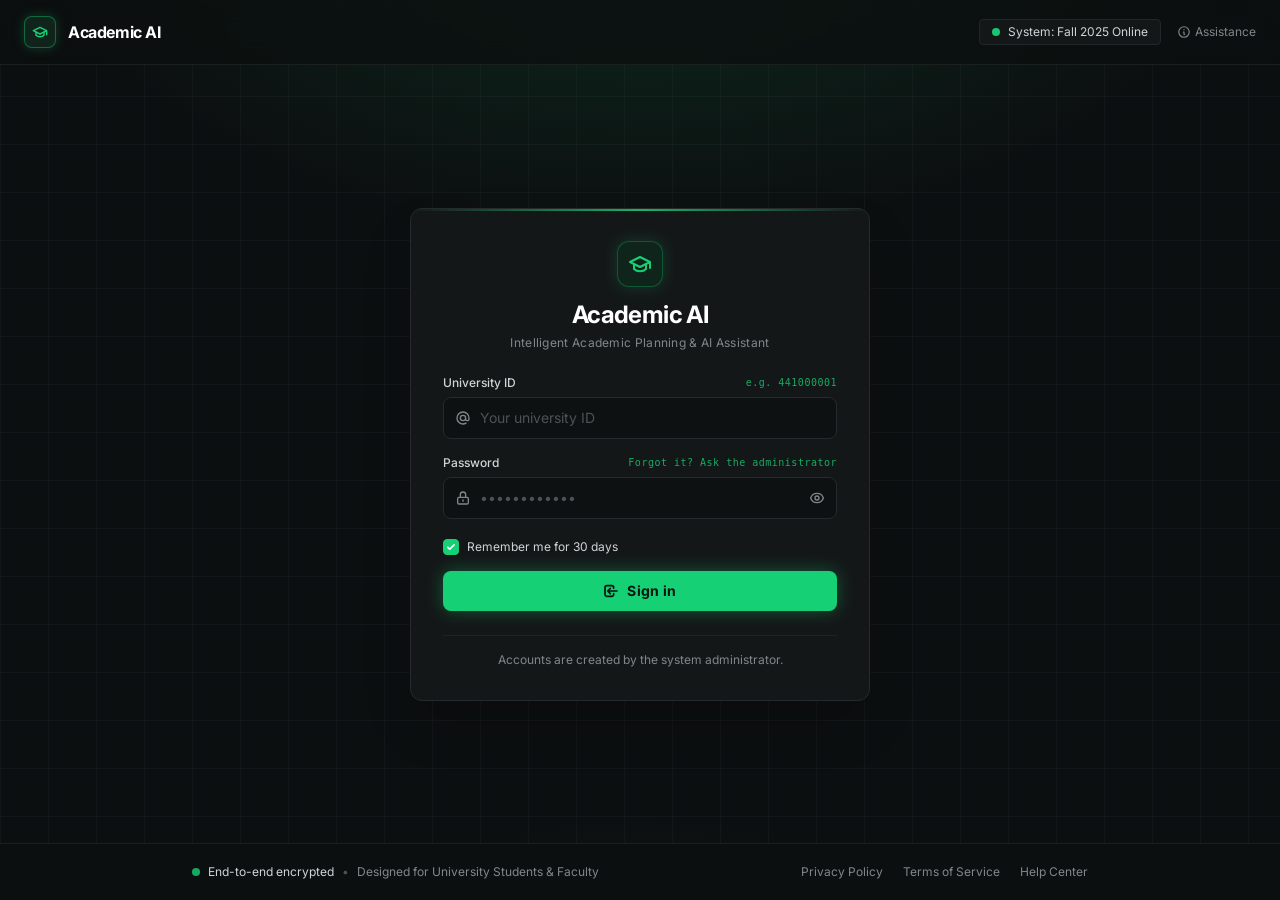
==== frontend/admin-page/index.html @ 3d841a7f "Add sign-in and role-based access for students, advisors and admins Accounts, sessions, saved chats " ====
<!DOCTYPE html>
<html lang="en">
<head>
  <meta charset="UTF-8">
  <meta name="viewport" content="width=device-width, initial-scale=1.0">
  <title>Academic AI - Admin Console</title>

  <!-- Google Fonts: Inter + JetBrains Mono -->
  <link rel="preconnect" href="https://fonts.googleapis.com">
  <link rel="preconnect" href="https://fonts.gstatic.com" crossorigin>
  <link rel="stylesheet" href="https://fonts.googleapis.com/css2?family=Inter:wght@300;400;500;600;700;800&amp;family=JetBrains+Mono:wght@400;500;600&amp;display=swap">

  <!-- Styles -->
  <link rel="stylesheet" href="style.css?v=2">
</head>

<body>

  <!-- ======================= Header ======================= -->
  <header class="header">
    <a class="brand" href="index.html" aria-label="Academic AI admin console">
      <div class="brand__logo">
        <svg fill="none" stroke="currentColor" stroke-linecap="round" stroke-linejoin="round" stroke-width="2.2" viewBox="0 0 24 24">
          <path d="M22 10v6M2 10l10-5 10 5-10 5z"></path>
          <path d="M6 12v5c3 3 9 3 12 0v-5"></path>
        </svg>
      </div>
      <span class="brand__name">Academic AI</span>
    </a>

    <div class="header__right">
      <a class="nav-link" href="../chatbot-page/index.html?v=2">Open chatbot</a>

      <div class="user">
        <div class="user__avatar">AD</div>
        <div class="user__info">
          <div class="user__name">Administrator</div>
          <div class="user__id">admin</div>
        </div>
        <button type="button" id="sign-out-btn" class="sign-out" title="Sign Out" aria-label="Sign Out">
          <svg fill="none" stroke="currentColor" stroke-width="1.8" viewBox="0 0 24 24">
            <path stroke-linecap="round" stroke-linejoin="round" d="M17 16l4-4m0 0l-4-4m4 4H7m6 4v1a3 3 0 01-3 3H6a3 3 0 01-3-3V7a3 3 0 013-3h4a3 3 0 013 3v1"></path>
          </svg>
        </button>
      </div>
    </div>
  </header>

  <!-- ======================= Main ======================= -->
  <main class="main">
    <h1 class="page-title">Admin console</h1>

    <div class="tabs" role="tablist" aria-label="Admin sections">
      <button type="button" class="tab is-active" role="tab" id="tab-docs" aria-selected="true" aria-controls="panel-docs">Documents</button>
      <button type="button" class="tab" role="tab" id="tab-accounts" aria-selected="false" aria-controls="panel-accounts" tabindex="-1">Accounts</button>
    </div>

    <!-- ---------- Documents ---------- -->
    <section class="panel" id="panel-docs" role="tabpanel" aria-labelledby="tab-docs">

      <div id="index-bar" class="index-bar" role="status" aria-live="polite"></div>
      <div id="job-result" class="job-result" hidden></div>

      <div class="toolbar">
        <div class="field field--grow">
          <label class="sr-only" for="file-search">Search documents</label>
          <input type="search" id="file-search" class="input" placeholder="Search by file name or folder" autocomplete="off" dir="auto">
        </div>
        <div class="field">
          <label class="sr-only" for="folder-filter">Folder</label>
          <select id="folder-filter" class="input"></select>
        </div>
        <button type="button" id="add-doc-btn" class="btn btn--primary">Add document</button>
      </div>

      <p id="file-count" class="meta"></p>
      <div id="file-list" class="file-list"></div>
    </section>

    <!-- ---------- Accounts ---------- -->
    <section class="panel" id="panel-accounts" role="tabpanel" aria-labelledby="tab-accounts" hidden>
      <div class="toolbar">
        <div class="field field--grow">
          <label class="sr-only" for="user-search">Search accounts</label>
          <input type="search" id="user-search" class="input" placeholder="Search by name or ID" autocomplete="off" dir="auto">
        </div>
        <div class="field">
          <label class="sr-only" for="role-filter">Role</label>
          <select id="role-filter" class="input">
            <option value="">All roles</option>
            <option value="student">Students</option>
            <option value="advisor">Advisors</option>
            <option value="admin">Admins</option>
          </select>
        </div>
        <button type="button" id="add-account-btn" class="btn btn--primary">Add account</button>
      </div>

      <p id="user-count" class="meta"></p>
      <div id="user-list"></div>
    </section>
  </main>

  <!-- ======================= Footer ======================= -->
  <footer class="footer">
    <div class="footer__trust">
      <span class="dot"></span>
      <span>Admin console</span>
      <span class="footer__separator">&bull;</span>
      <span>Changes to documents take effect after the index is rebuilt</span>
    </div>
  </footer>

  <!-- ======================= Dialogs ======================= -->

  <!-- Replace a document -->
  <dialog id="replace-dialog" class="dialog" aria-labelledby="replace-title">
    <form id="replace-form" class="dialog__form" novalidate>
      <h2 class="dialog__title" id="replace-title">Replace file</h2>
      <p class="dialog__sub" id="replace-sub"></p>

      <label class="drop" id="replace-drop" for="replace-file">
        <span class="drop__main" id="replace-drop-text">Choose the new file, or drop it here</span>
        <span class="drop__hint">PDF, DOCX, TXT or MD, up to 50 MB</span>
        <input type="file" id="replace-file" class="sr-only" accept=".pdf,.docx,.txt,.md">
      </label>

      <fieldset class="choice" id="replace-choice" disabled>
        <legend>File name after replacing</legend>
        <label class="radio"><input type="radio" name="keep_name" value="true" checked>
          <span>Keep the current name (<code id="replace-keep" dir="auto">-</code>)</span></label>
        <label class="radio"><input type="radio" name="keep_name" value="false">
          <span>Use the new file's name (<code id="replace-new" dir="auto">-</code>)</span></label>
      </fieldset>

      <p class="dialog__note">The new file takes this file's place in the same folder. The old version is kept in a backup.</p>
      <p class="form-error" id="replace-error" role="alert" hidden></p>

      <div class="dialog__actions">
        <button type="button" class="btn btn--ghost" data-close>Cancel</button>
        <button type="submit" class="btn btn--primary" id="replace-submit" disabled>Replace file</button>
      </div>
    </form>
  </dialog>

  <!-- Add a document -->
  <dialog id="add-dialog" class="dialog" aria-labelledby="add-title">
    <form id="add-form" class="dialog__form" novalidate>
      <h2 class="dialog__title" id="add-title">Add document</h2>
      <p class="dialog__sub">To update a file that already exists, close this and use Replace on its row instead.</p>

      <div class="form-row">
        <label for="add-folder">Folder</label>
        <select id="add-folder" class="input"></select>
      </div>

      <label class="drop" id="add-drop" for="add-file">
        <span class="drop__main" id="add-drop-text">Choose a file, or drop it here</span>
        <span class="drop__hint">PDF, DOCX, TXT or MD, up to 50 MB</span>
        <input type="file" id="add-file" class="sr-only" accept=".pdf,.docx,.txt,.md">
      </label>

      <p class="form-error" id="add-error" role="alert" hidden></p>

      <div class="dialog__actions">
        <button type="button" class="btn btn--ghost" data-close>Cancel</button>
        <button type="submit" class="btn btn--primary" id="add-submit" disabled>Add document</button>
      </div>
    </form>
  </dialog>

  <!-- Generic confirmation -->
  <dialog id="confirm-dialog" class="dialog" aria-labelledby="confirm-title">
    <form id="confirm-form" class="dialog__form" method="dialog">
      <h2 class="dialog__title" id="confirm-title"></h2>
      <div class="dialog__body" id="confirm-body"></div>
      <p class="form-error" id="confirm-error" role="alert" hidden></p>
      <div class="dialog__actions">
        <button type="button" class="btn btn--ghost" data-close>Cancel</button>
        <button type="submit" class="btn btn--primary" id="confirm-submit">Confirm</button>
      </div>
    </form>
  </dialog>

  <!-- Add account -->
  <dialog id="account-dialog" class="dialog" aria-labelledby="account-title">
    <form id="account-form" class="dialog__form" novalidate>
      <h2 class="dialog__title" id="account-title">Add account</h2>

      <div class="form-row">
        <label for="account-name">Name</label>
        <input type="text" id="account-name" class="input" dir="auto" autocomplete="off" required>
      </div>
      <div class="form-row">
        <label for="account-username">ID</label>
        <input type="text" id="account-username" class="input input--mono" autocomplete="off" spellcheck="false" aria-describedby="account-username-hint" required>
        <span class="hint" id="account-username-hint">3 to 60 characters: letters, digits, dot, dash, underscore or @.</span>
      </div>
      <div class="form-row">
        <label for="account-role">Role</label>
        <select id="account-role" class="input">
          <option value="student">Student</option>
          <option value="advisor">Advisor</option>
        </select>
      </div>

      <p class="form-error" id="account-error" role="alert" hidden></p>

      <div class="dialog__actions">
        <button type="button" class="btn btn--ghost" data-close>Cancel</button>
        <button type="submit" class="btn btn--primary" id="account-submit">Create account</button>
      </div>
    </form>
  </dialog>

  <!-- One-time temporary password -->
  <dialog id="secret-dialog" class="dialog" aria-labelledby="secret-title">
    <div class="dialog__form">
      <h2 class="dialog__title" id="secret-title">Temporary password</h2>
      <p class="dialog__sub" id="secret-sub"></p>
      <div class="secret">
        <code id="secret-value" class="secret__value"></code>
        <button type="button" class="btn btn--outline" id="secret-copy">Copy</button>
      </div>
      <p class="dialog__note">The person must change this password the first time they sign in. It won't be shown again, so copy it now.</p>
      <div class="dialog__actions">
        <button type="button" class="btn btn--primary" data-close>Done</button>
      </div>
    </div>
  </dialog>

  <!-- Toasts -->
  <div class="toasts" id="toasts" aria-live="polite"></div>

  <!-- Scripts -->
  <script src="../shared/auth.js?v=2"></script>
  <script src="script.js?v=2"></script>
</body>
</html>
---- frontend/admin-page/style.css ----
/* ==========================================================
   Academic AI - Admin console
   ========================================================== */

/* ---------- Variables ---------- */
:root {
  --primary: #16d076;
  --primary-light: #3ae395;
  --primary-10: rgba(22, 208, 118, 0.1);
  --primary-20: rgba(22, 208, 118, 0.2);
  --primary-25: rgba(22, 208, 118, 0.25);
  --primary-30: rgba(22, 208, 118, 0.3);
  --primary-40: rgba(22, 208, 118, 0.4);
  --primary-45: rgba(22, 208, 118, 0.45);

  --emerald: #34d399;
  --emerald-10: rgba(16, 185, 129, 0.1);
  --emerald-20: rgba(16, 185, 129, 0.2);

  --bg: #0c0f10;
  --surface-dim-70: rgba(12, 15, 16, 0.7);
  --card: #15191a;
  --card-90: rgba(21, 25, 26, 0.9);
  --card-80: rgba(21, 25, 26, 0.8);
  --card-60: rgba(21, 25, 26, 0.6);
  --logo-bg: #11241c;

  --border: #23282b;
  --border-40: rgba(35, 40, 43, 0.4);
  --border-60: rgba(35, 40, 43, 0.6);

  --white: #ffffff;
  --black: #000000;
  --gray-200: #e5e7eb;
  --gray-300: #d1d5db;
  --gray-400: #9ca3af;
  --gray-600: #4b5563;
  --danger: #f87171;
  --danger-10: rgba(248, 113, 113, 0.1);
  --danger-30: rgba(248, 113, 113, 0.3);
  --warn: #fbbf24;
  --warn-10: rgba(251, 191, 36, 0.08);
  --warn-30: rgba(251, 191, 36, 0.3);

  --font: 'Inter', sans-serif;
  --font-mono: 'JetBrains Mono', monospace;
  --transition: 0.2s ease;
}

/* ---------- Reset ---------- */
*,
*::before,
*::after { box-sizing: border-box; }

html, body { margin: 0; }
h1, h2, p, fieldset, legend { margin: 0; padding: 0; }
fieldset { border: 0; min-width: 0; }

a { color: inherit; text-decoration: none; }

button {
  font: inherit;
  color: inherit;
  background: none;
  border: none;
  padding: 0;
  cursor: pointer;
}

button:disabled { cursor: not-allowed; }

svg { display: block; flex-shrink: 0; }

::selection { background-color: var(--primary); color: var(--black); }

:focus-visible {
  outline: 2px solid var(--primary);
  outline-offset: 2px;
}

[hidden] { display: none !important; }

.sr-only {
  position: absolute;
  width: 1px;
  height: 1px;
  margin: -1px;
  padding: 0;
  overflow: hidden;
  clip: rect(0, 0, 0, 0);
  white-space: nowrap;
  border: 0;
}

body {
  min-height: 100vh;
  display: flex;
  flex-direction: column;
  overflow-x: hidden;
  font-family: var(--font);
  font-size: 14px;
  line-height: 1.5;
  color: var(--gray-200);
  -webkit-font-smoothing: antialiased;
  background-color: var(--bg);
}

/* ==========================================================
   Header (same as the other pages)
   ========================================================== */
.header {
  position: sticky;
  top: 0;
  z-index: 50;
  width: 100%;
  padding: 16px 24px;
  display: flex;
  align-items: center;
  justify-content: space-between;
  gap: 12px;
  border-bottom: 1px solid var(--border-40);
  background-color: var(--surface-dim-70);
  backdrop-filter: blur(4px);
  -webkit-backdrop-filter: blur(4px);
}

.brand { display: flex; align-items: center; gap: 12px; border-radius: 8px; }

.brand__logo {
  width: 32px;
  height: 32px;
  display: flex;
  align-items: center;
  justify-content: center;
  border-radius: 8px;
  background-color: var(--logo-bg);
  border: 1px solid var(--primary-40);
  box-shadow: 0 0 12px var(--primary-25);
  color: var(--primary);
}

.brand__logo svg { width: 16px; height: 16px; }

.brand__name {
  font-size: 16px;
  font-weight: 700;
  letter-spacing: -0.025em;
  color: var(--white);
}

.header__right {
  display: flex;
  align-items: center;
  gap: 20px;
  font-size: 12px;
  line-height: 16px;
  color: var(--gray-400);
}

.nav-link {
  padding: 6px 4px;
  border-radius: 6px;
  font-weight: 500;
  color: var(--gray-300);
  transition: color var(--transition);
}

.nav-link:hover { color: var(--primary); }

.user {
  display: flex;
  align-items: center;
  gap: 12px;
  padding-left: 12px;
  border-left: 1px solid var(--border);
}

.user__avatar {
  width: 28px;
  height: 28px;
  display: flex;
  align-items: center;
  justify-content: center;
  border-radius: 50%;
  background-color: var(--primary-20);
  border: 1px solid var(--primary-40);
  font-size: 12px;
  font-weight: 700;
  color: var(--primary);
}

.user__info { display: none; text-align: left; }

.user__name { font-size: 12px; line-height: 1; font-weight: 500; color: var(--white); }

.user__id {
  margin-top: 2px;
  font-family: var(--font-mono);
  font-size: 10px;
  color: var(--gray-400);
}

.sign-out {
  margin-left: 8px;
  padding: 4px;
  border-radius: 6px;
  color: var(--gray-400);
  transition: color var(--transition);
}

.sign-out:hover { color: var(--danger); }
.sign-out svg { width: 16px; height: 16px; }

/* ==========================================================
   Main layout
   ========================================================== */
.main {
  flex: 1;
  width: 100%;
  max-width: 1040px;
  margin: 0 auto;
  padding: 24px 16px 40px;
}

.page-title {
  margin-bottom: 16px;
  font-size: 22px;
  line-height: 28px;
  font-weight: 700;
  letter-spacing: -0.02em;
  color: var(--white);
}

/* ---------- Tabs ---------- */
.tabs {
  display: flex;
  gap: 4px;
  margin-bottom: 20px;
  border-bottom: 1px solid var(--border);
}

.tab {
  margin-bottom: -1px;
  padding: 10px 16px;
  border-bottom: 2px solid transparent;
  font-weight: 500;
  color: var(--gray-400);
  transition: color var(--transition), border-color var(--transition);
}

.tab:hover { color: var(--gray-200); }

.tab.is-active {
  color: var(--white);
  border-bottom-color: var(--primary);
}

/* ---------- Buttons ---------- */
.btn {
  display: inline-flex;
  align-items: center;
  justify-content: center;
  gap: 6px;
  padding: 8px 14px;
  border-radius: 8px;
  border: 1px solid transparent;
  font-size: 13px;
  line-height: 20px;
  font-weight: 600;
  white-space: nowrap;
  transition: background-color var(--transition), border-color var(--transition), color var(--transition);
}

.btn:disabled { opacity: 0.45; }

.btn--primary { background-color: var(--primary); color: var(--black); }
.btn--primary:not(:disabled):hover { background-color: var(--primary-light); }

.btn--outline { background-color: var(--bg); border-color: var(--border); color: var(--white); }
.btn--outline:not(:disabled):hover { border-color: var(--primary); color: var(--primary); }

.btn--ghost { color: var(--gray-300); }
.btn--ghost:not(:disabled):hover { color: var(--white); background-color: var(--card); }

.btn--danger { background-color: var(--danger); color: var(--black); }
.btn--danger:not(:disabled):hover { background-color: #fca5a5; }

/* Small text actions inside rows */
.act {
  padding: 4px 8px;
  border-radius: 6px;
  font-size: 12px;
  font-weight: 500;
  color: var(--gray-300);
  transition: color var(--transition), background-color var(--transition);
}

.act:not(:disabled):hover { color: var(--primary); background-color: var(--primary-10); }
.act:disabled { opacity: 0.4; }
.act--danger:not(:disabled):hover { color: var(--danger); background-color: var(--danger-10); }

/* ---------- Inputs ---------- */
.input {
  width: 100%;
  padding: 8px 12px;
  border-radius: 8px;
  border: 1px solid var(--border);
  background-color: var(--card);
  font: inherit;
  font-size: 13px;
  color: var(--gray-200);
  transition: border-color var(--transition);
}

.input::placeholder { color: var(--gray-400); }
.input:hover { border-color: var(--gray-600); }
.input:focus-visible { outline: 2px solid var(--primary); outline-offset: 0; border-color: var(--primary); }
.input--mono { font-family: var(--font-mono); }
select.input { cursor: pointer; }

/* ---------- Toolbar ---------- */
.toolbar {
  display: flex;
  flex-wrap: wrap;
  gap: 8px;
  margin-bottom: 12px;
}

.field { min-width: 160px; }
.field--grow { flex: 1 1 220px; }

.meta {
  margin-bottom: 8px;
  font-size: 12px;
  color: var(--gray-400);
}

/* ==========================================================
   Index status bar
   ========================================================== */
.index-bar {
  display: flex;
  flex-wrap: wrap;
  align-items: center;
  gap: 8px 16px;
  margin-bottom: 12px;
  padding: 10px 14px;
  border-radius: 10px;
  border: 1px solid var(--border);
  background-color: var(--card-60);
  font-size: 13px;
  color: var(--gray-300);
}

.index-bar__text { flex: 1 1 260px; min-width: 0; }
.index-bar__title { font-weight: 600; color: var(--white); }
.index-bar__sub { font-size: 12px; color: var(--gray-400); }

.index-bar--stale {
  border-color: var(--warn-30);
  background-color: var(--warn-10);
}

.index-bar--stale .index-bar__title { color: var(--warn); }

.index-bar--running {
  border-color: var(--primary-30);
  background-color: var(--primary-10);
}

.progress {
  position: relative;
  flex-basis: 100%;
  height: 4px;
  overflow: hidden;
  border-radius: 9999px;
  background-color: var(--border);
}

.progress::before {
  content: '';
  position: absolute;
  inset: 0 auto 0 0;
  width: 35%;
  border-radius: 9999px;
  background-color: var(--primary);
  animation: slide 1.4s ease-in-out infinite;
}

.job-result {
  display: flex;
  align-items: flex-start;
  justify-content: space-between;
  gap: 12px;
  margin-bottom: 12px;
  padding: 10px 14px;
  border-radius: 10px;
  border: 1px solid var(--primary-30);
  background-color: var(--primary-10);
  font-size: 13px;
  color: var(--gray-200);
}

.job-result--error {
  border-color: var(--danger-30);
  background-color: var(--danger-10);
  color: var(--danger);
}

/* ==========================================================
   File list
   ========================================================== */
.file-list { display: flex; flex-direction: column; gap: 12px; }

.group {
  border-radius: 10px;
  border: 1px solid var(--border);
  background-color: var(--card-60);
}

.group__head {
  position: sticky;
  top: 65px;
  z-index: 5;
  width: 100%;
  display: flex;
  align-items: center;
  gap: 8px;
  padding: 10px 14px;
  border-radius: 10px;
  background-color: var(--card);
  text-align: left;
  font-size: 13px;
  font-weight: 600;
  color: var(--white);
}

.group.is-open .group__head { border-bottom: 1px solid var(--border); border-radius: 10px 10px 0 0; }

.group__chev {
  width: 14px;
  height: 14px;
  color: var(--gray-400);
  transition: transform var(--transition);
}

.group.is-open .group__chev { transform: rotate(90deg); }

.group__path { flex: 1; min-width: 0; overflow-wrap: anywhere; }

.count {
  padding: 1px 8px;
  border-radius: 9999px;
  border: 1px solid var(--border);
  font-size: 11px;
  font-weight: 500;
  color: var(--gray-400);
}

.rows { list-style: none; margin: 0; padding: 0; }

.row {
  display: grid;
  grid-template-columns: minmax(0, 1fr) 56px 76px 104px auto;
  align-items: center;
  gap: 12px;
  padding: 8px 14px;
  border-top: 1px solid var(--border-60);
  transition: background-color 0.6s ease;
}

.row:first-child { border-top: 0; }
.row:hover { background-color: rgba(255, 255, 255, 0.02); }
.row.is-new { background-color: var(--primary-20); }

.row__name {
  min-width: 0;
  font-weight: 500;
  color: var(--white);
  overflow-wrap: anywhere;
}

.row__meta { display: contents; }
.row__cell { font-size: 12px; color: var(--gray-400); }

.row__actions { display: flex; flex-wrap: wrap; justify-content: flex-end; gap: 2px; }

/* Type badge */
.badge {
  display: inline-block;
  padding: 1px 8px;
  border-radius: 6px;
  border: 1px solid var(--border);
  font-family: var(--font-mono);
  font-size: 10px;
  font-weight: 600;
  line-height: 18px;
  color: var(--gray-300);
}

.badge--pdf { color: var(--danger); border-color: var(--danger-30); }
.badge--docx { color: #93c5fd; border-color: rgba(147, 197, 253, 0.3); }
.badge--primary { color: var(--primary); border-color: var(--primary-30); }
.badge--warn { color: var(--warn); border-color: var(--warn-30); }
.badge--danger { color: var(--danger); border-color: var(--danger-30); }

/* ==========================================================
   Accounts table
   ========================================================== */
.table-wrap {
  border-radius: 10px;
  border: 1px solid var(--border);
  background-color: var(--card-60);
  overflow: hidden;
}

.table { width: 100%; border-collapse: collapse; }

.table th {
  padding: 10px 14px;
  border-bottom: 1px solid var(--border);
  background-color: var(--card);
  text-align: left;
  font-size: 12px;
  font-weight: 500;
  color: var(--gray-400);
}

.table td {
  padding: 10px 14px;
  border-top: 1px solid var(--border-60);
  vertical-align: middle;
}

.table tbody tr:first-child td { border-top: 0; }

.cell-name { font-weight: 500; color: var(--white); }
.cell-mono { font-family: var(--font-mono); font-size: 12px; color: var(--gray-300); }
.cell-muted { font-size: 12px; color: var(--gray-400); }
.cell-actions { text-align: right; white-space: nowrap; }
.you { margin-left: 6px; font-size: 11px; color: var(--gray-400); }

/* ---------- Empty / loading ---------- */
.state {
  padding: 32px 16px;
  border-radius: 10px;
  border: 1px dashed var(--border);
  text-align: center;
  color: var(--gray-400);
}

.state strong { display: block; margin-bottom: 2px; color: var(--gray-200); font-weight: 600; }

.state--error { border-color: var(--danger-30); color: var(--danger); }

/* ==========================================================
   Dialogs
   ========================================================== */
.dialog {
  width: min(480px, calc(100vw - 32px));
  max-height: calc(100vh - 32px);
  padding: 0;
  border-radius: 14px;
  border: 1px solid var(--border);
  background-color: var(--card);
  color: var(--gray-200);
  box-shadow: 0 20px 60px rgba(0, 0, 0, 0.6);
}

.dialog::backdrop { background-color: rgba(0, 0, 0, 0.65); }

.dialog__form {
  display: flex;
  flex-direction: column;
  gap: 14px;
  padding: 20px;
}

.dialog__title {
  font-size: 17px;
  line-height: 24px;
  font-weight: 700;
  color: var(--white);
  overflow-wrap: anywhere;
}

.dialog__sub { font-size: 13px; color: var(--gray-400); overflow-wrap: anywhere; }
.dialog__note { font-size: 12px; color: var(--gray-400); }
.dialog__body { display: flex; flex-direction: column; gap: 8px; font-size: 13px; color: var(--gray-300); }
.dialog__body .warn { color: var(--warn); }

.dialog__actions { display: flex; justify-content: flex-end; gap: 8px; margin-top: 4px; }

.form-row { display: flex; flex-direction: column; gap: 6px; }
.form-row label { font-size: 13px; font-weight: 500; color: var(--gray-300); }
.hint { font-size: 12px; color: var(--gray-400); }

.form-error {
  padding: 8px 12px;
  border-radius: 8px;
  border: 1px solid var(--danger-30);
  background-color: var(--danger-10);
  font-size: 13px;
  color: var(--danger);
}

/* Drop zone */
.drop {
  display: flex;
  flex-direction: column;
  align-items: center;
  gap: 2px;
  padding: 20px 16px;
  border-radius: 10px;
  border: 1px dashed var(--gray-600);
  background-color: var(--bg);
  text-align: center;
  cursor: pointer;
  transition: border-color var(--transition), background-color var(--transition);
}

.drop:hover,
.drop.is-over { border-color: var(--primary); background-color: var(--primary-10); }
.drop:focus-within { outline: 2px solid var(--primary); outline-offset: 2px; }
.drop__main { font-weight: 500; color: var(--white); overflow-wrap: anywhere; }
.drop__hint { font-size: 12px; color: var(--gray-400); }
.drop.has-file { border-style: solid; border-color: var(--primary-40); }

/* Radios */
.choice { display: flex; flex-direction: column; gap: 8px; }
.choice legend { margin-bottom: 8px; font-size: 13px; font-weight: 500; color: var(--gray-300); }
.choice:disabled { opacity: 0.55; }

.radio {
  display: flex;
  align-items: flex-start;
  gap: 8px;
  font-size: 13px;
  color: var(--gray-200);
  cursor: pointer;
}

.radio input { margin-top: 3px; accent-color: var(--primary); }

code {
  font-family: var(--font-mono);
  font-size: 12px;
  color: var(--primary-light);
  overflow-wrap: anywhere;
}

/* Temporary password */
.secret {
  display: flex;
  align-items: center;
  gap: 8px;
  padding: 10px 12px;
  border-radius: 10px;
  border: 1px solid var(--primary-30);
  background-color: var(--bg);
}

.secret__value {
  flex: 1;
  min-width: 0;
  font-size: 16px;
  font-weight: 600;
  letter-spacing: 0.04em;
  color: var(--white);
  user-select: all;
}

/* ==========================================================
   Toasts
   ========================================================== */
.toasts {
  position: fixed;
  right: 16px;
  bottom: 16px;
  z-index: 100;
  display: flex;
  flex-direction: column;
  gap: 8px;
  max-width: calc(100vw - 32px);
  pointer-events: none;
}

.toast {
  padding: 10px 14px;
  border-radius: 10px;
  border: 1px solid var(--primary-30);
  background-color: var(--card);
  box-shadow: 0 8px 24px rgba(0, 0, 0, 0.5);
  font-size: 13px;
  color: var(--white);
  overflow-wrap: anywhere;
}

.toast--error { border-color: var(--danger-30); color: var(--danger); }

/* ==========================================================
   Footer
   ========================================================== */
.footer {
  width: 100%;
  padding: 16px 24px;
  display: flex;
  justify-content: center;
  border-top: 1px solid var(--border-40);
  background-color: var(--surface-dim-70);
  font-size: 12px;
  line-height: 16px;
  color: var(--gray-400);
}

.footer__trust { display: flex; flex-wrap: wrap; justify-content: center; align-items: center; gap: 8px; }
.footer__separator { color: var(--gray-600); }

.dot { width: 8px; height: 8px; border-radius: 50%; background-color: var(--primary); }

/* ==========================================================
   Animation
   ========================================================== */
@keyframes slide {
  0% { transform: translateX(-100%); }
  100% { transform: translateX(300%); }
}

@media (prefers-reduced-motion: reduce) {
  *, *::before, *::after {
    animation-duration: 0.01ms !important;
    animation-iteration-count: 1 !important;
    transition-duration: 0.01ms !important;
  }

  .progress::before { width: 100%; opacity: 0.5; }
}

/* ==========================================================
   Responsive
   ========================================================== */
@media (min-width: 640px) {
  .main { padding: 32px 32px 48px; }
}

@media (min-width: 768px) {
  .user__info { display: block; }
}

/* Rows and table rows become stacked blocks on narrow screens */
@media (max-width: 719px) {
  .header { padding: 12px 16px; }
  .header__right { gap: 12px; }

  .row {
    grid-template-columns: 1fr auto;
    gap: 4px 8px;
  }

  .row__meta { display: flex; flex-wrap: wrap; align-items: center; gap: 4px 12px; grid-column: 1 / -1; }
  .row__name { grid-column: 1 / -1; }
  .row__actions { grid-column: 1 / -1; justify-content: flex-start; margin-left: -8px; }

  .table thead {
    position: absolute;
    width: 1px;
    height: 1px;
    overflow: hidden;
    clip: rect(0, 0, 0, 0);
  }

  .table,
  .table tbody,
  .table tr,
  .table td { display: block; width: 100%; }

  .table tr { padding: 10px 14px; border-top: 1px solid var(--border-60); }
  .table tbody tr:first-child { border-top: 0; }

  .table td {
    display: flex;
    justify-content: space-between;
    gap: 12px;
    padding: 3px 0;
    border: 0;
    text-align: right;
  }

  .table td::before {
    content: attr(data-label);
    flex-shrink: 0;
    font-size: 12px;
    color: var(--gray-400);
    text-align: left;
  }

  .table td.cell-actions { justify-content: flex-start; padding-top: 6px; }
  .table td.cell-actions::before { display: none; }
}
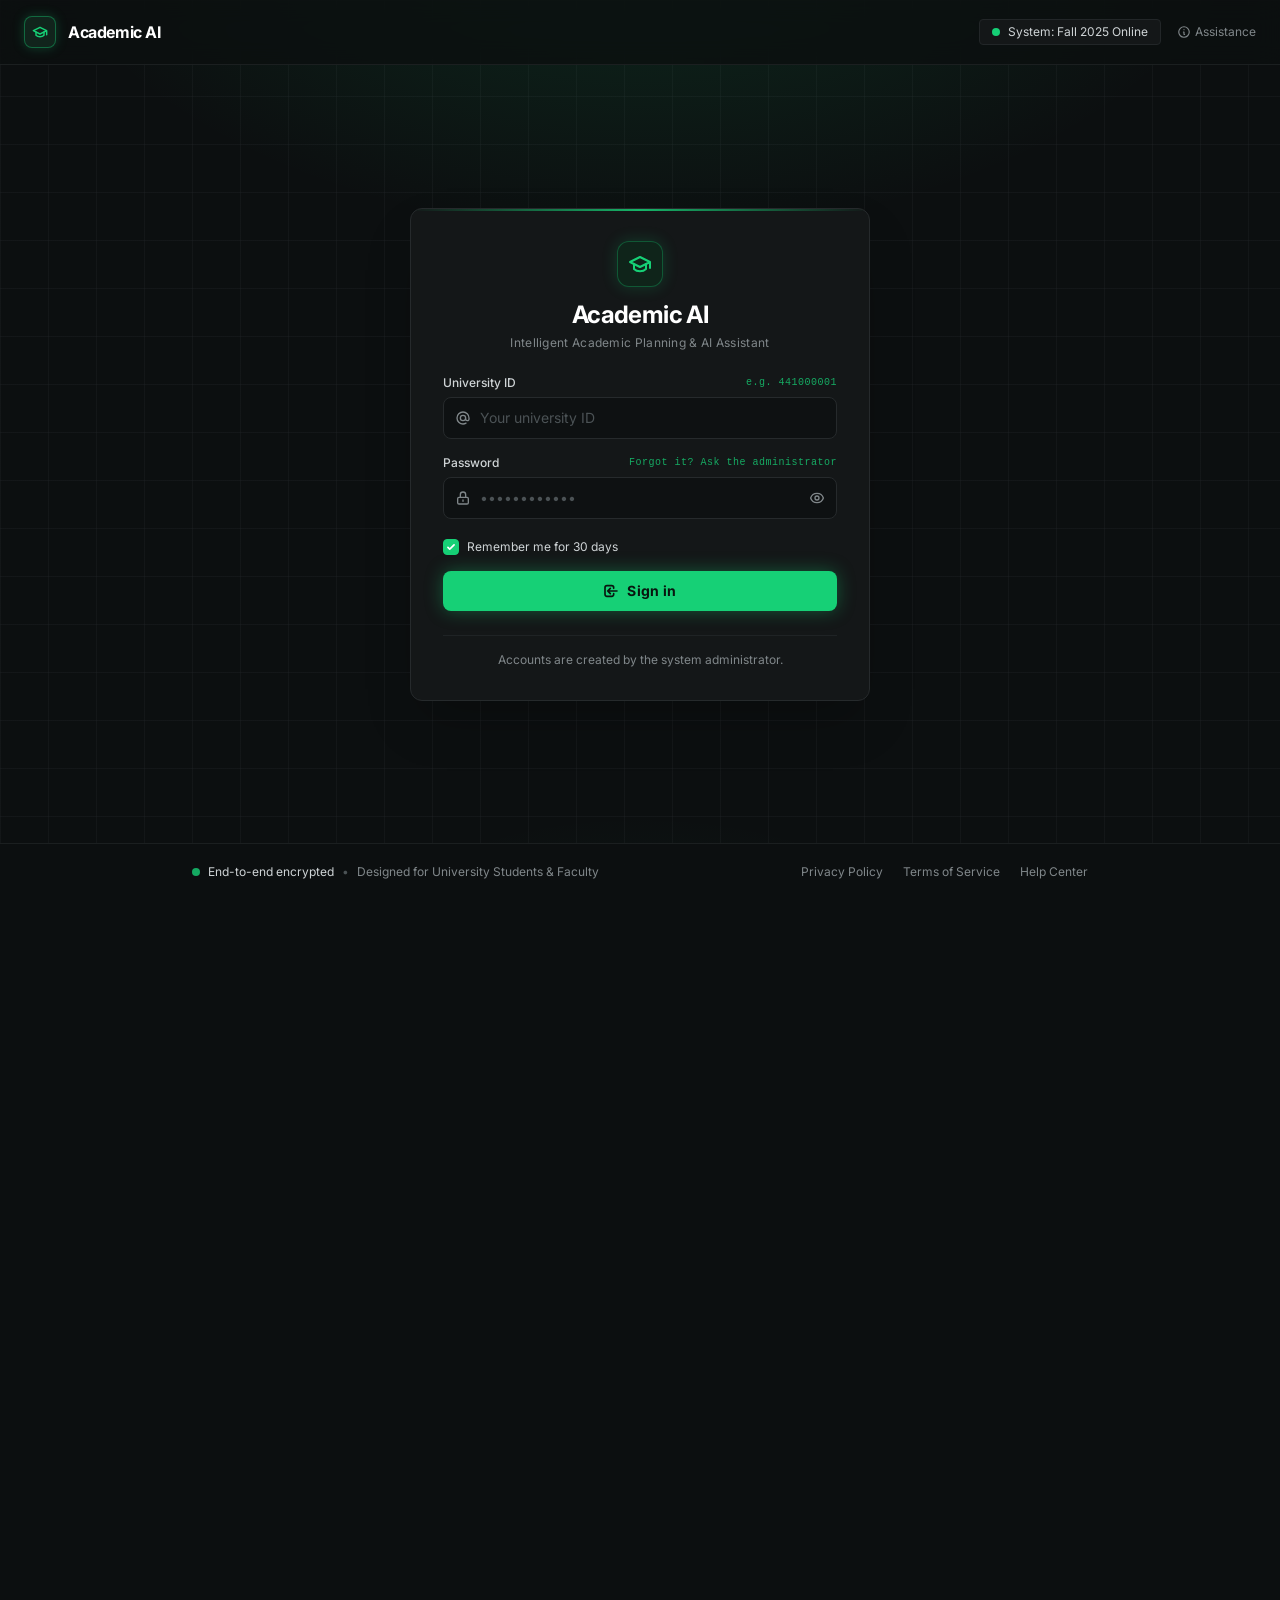
==== commit cde78203: "Show documents inside the admin page, with download View now opens the file in a viewer on the page " ====
--- a/frontend/admin-page/index.html
+++ b/frontend/admin-page/index.html
@@ -11,7 +11,7 @@
   <link rel="stylesheet" href="https://fonts.googleapis.com/css2?family=Inter:wght@300;400;500;600;700;800&amp;family=JetBrains+Mono:wght@400;500;600&amp;display=swap">
 
   <!-- Styles -->
-  <link rel="stylesheet" href="style.css?v=2">
+  <link rel="stylesheet" href="style.css?v=3">
 </head>
 
 <body>
@@ -213,6 +213,49 @@
     </form>
   </dialog>
 
+  <!-- File viewer: read a document here, then download, replace or remove it -->
+  <dialog id="preview-dialog" class="dialog dialog--viewer" aria-labelledby="preview-title">
+    <div class="viewer">
+      <header class="viewer__head">
+        <div class="viewer__info">
+          <h2 class="viewer__title" id="preview-title" dir="auto"></h2>
+          <p class="viewer__meta">
+            <span class="badge" id="preview-badge"></span>
+            <span id="preview-folder" dir="auto"></span>
+            <span id="preview-size"></span>
+            <span id="preview-date"></span>
+          </p>
+        </div>
+        <div class="viewer__actions">
+          <a class="btn btn--outline" id="preview-download" href="#" download>
+            <svg fill="none" stroke="currentColor" stroke-width="2" stroke-linecap="round" stroke-linejoin="round" viewBox="0 0 24 24" aria-hidden="true">
+              <path d="M21 15v4a2 2 0 0 1-2 2H5a2 2 0 0 1-2-2v-4"></path>
+              <polyline points="7 10 12 15 17 10"></polyline>
+              <line x1="12" y1="15" x2="12" y2="3"></line>
+            </svg>
+            Download
+          </a>
+          <button type="button" class="btn btn--outline" id="preview-replace">Replace</button>
+          <button type="button" class="btn btn--ghost viewer__remove" id="preview-remove">Remove</button>
+          <button type="button" class="viewer__close" data-close aria-label="Close viewer">
+            <svg fill="none" stroke="currentColor" stroke-width="2" stroke-linecap="round" viewBox="0 0 24 24" aria-hidden="true">
+              <line x1="18" y1="6" x2="6" y2="18"></line>
+              <line x1="6" y1="6" x2="18" y2="18"></line>
+            </svg>
+          </button>
+        </div>
+      </header>
+
+      <div class="viewer__body" id="preview-body"></div>
+
+      <footer class="viewer__foot">
+        <button type="button" class="btn btn--ghost" id="preview-prev">Previous file</button>
+        <span class="viewer__pos" id="preview-pos"></span>
+        <button type="button" class="btn btn--ghost" id="preview-next">Next file</button>
+      </footer>
+    </div>
+  </dialog>
+
   <!-- One-time temporary password -->
   <dialog id="secret-dialog" class="dialog" aria-labelledby="secret-title">
     <div class="dialog__form">
@@ -234,6 +277,6 @@
 
   <!-- Scripts -->
   <script src="../shared/auth.js?v=2"></script>
-  <script src="script.js?v=2"></script>
+  <script src="script.js?v=3"></script>
 </body>
 </html>
--- a/frontend/admin-page/style.css
+++ b/frontend/admin-page/style.css
@@ -591,6 +591,128 @@
 
 .dialog__actions { display: flex; justify-content: flex-end; gap: 8px; margin-top: 4px; }
 
+/* ---------- File viewer ---------- */
+.dialog--viewer {
+  width: min(1100px, calc(100vw - 32px));
+  height: calc(100vh - 32px);
+  max-height: none;
+}
+
+.viewer { display: flex; flex-direction: column; height: 100%; }
+
+.viewer__head {
+  position: relative;
+  display: flex;
+  align-items: flex-start;
+  justify-content: space-between;
+  gap: 16px;
+  padding: 14px 16px 14px 20px;
+  border-bottom: 1px solid var(--border);
+}
+
+.viewer__info { min-width: 0; }
+
+.viewer__title {
+  font-size: 16px;
+  line-height: 22px;
+  font-weight: 700;
+  color: var(--white);
+  overflow-wrap: anywhere;
+}
+
+.viewer__meta {
+  display: flex;
+  flex-wrap: wrap;
+  align-items: center;
+  gap: 4px 12px;
+  margin-top: 4px;
+  font-size: 12px;
+  color: var(--gray-400);
+}
+
+.viewer__actions { display: flex; align-items: center; gap: 8px; flex-shrink: 0; }
+.viewer__actions a.btn { text-decoration: none; }
+.viewer__actions .btn svg { width: 15px; height: 15px; }
+
+.viewer__remove { color: var(--danger); }
+.viewer__remove:not(:disabled):hover { color: var(--danger); background-color: var(--danger-10); }
+
+.viewer__close { display: inline-flex; padding: 7px; border-radius: 8px; color: var(--gray-400); }
+.viewer__close:hover { color: var(--white); background-color: var(--bg); }
+.viewer__close svg { width: 18px; height: 18px; }
+
+.viewer__body {
+  flex: 1;
+  min-height: 0;
+  background-color: var(--bg);
+}
+
+.viewer__body.has-notice { display: flex; flex-direction: column; }
+.viewer__body.has-notice .viewer__text { flex: 1; min-height: 0; height: auto; }
+
+/* The browser's own PDF viewer grey, so loading doesn't flash white */
+.viewer__frame { display: block; width: 100%; height: 100%; border: 0; background-color: #525659; }
+
+.viewer__text {
+  height: 100%;
+  margin: 0;
+  padding: 20px 24px;
+  overflow: auto;
+  white-space: pre-wrap;
+  overflow-wrap: anywhere;
+  font-family: var(--font);
+  font-size: 14px;
+  line-height: 1.8;
+  color: var(--gray-200);
+  unicode-bidi: plaintext;
+}
+
+.viewer__notice {
+  padding: 8px 20px;
+  border-bottom: 1px solid var(--border);
+  background-color: var(--warn-10);
+  font-size: 12px;
+  color: var(--warn);
+}
+
+.viewer__state {
+  display: flex;
+  flex-direction: column;
+  align-items: center;
+  justify-content: center;
+  gap: 10px;
+  height: 100%;
+  padding: 24px;
+  text-align: center;
+  color: var(--gray-400);
+}
+
+.viewer__state strong { color: var(--gray-200); font-weight: 600; }
+.viewer__state a.btn { text-decoration: none; }
+
+.viewer__foot {
+  display: flex;
+  align-items: center;
+  justify-content: space-between;
+  gap: 12px;
+  padding: 10px 16px;
+  border-top: 1px solid var(--border);
+}
+
+.viewer__pos { font-size: 12px; color: var(--gray-400); }
+
+.viewer button:focus-visible,
+.viewer a:focus-visible,
+.viewer__text:focus-visible { outline: 2px solid var(--primary); outline-offset: 2px; }
+
+@media (max-width: 720px) {
+  .dialog--viewer { width: 100vw; height: 100vh; max-width: 100vw; max-height: 100vh; border-radius: 0; }
+  .viewer__head { flex-direction: column; padding: 12px 52px 12px 16px; }
+  .viewer__actions { flex-wrap: wrap; }
+  .viewer__close { position: absolute; top: 8px; right: 8px; }
+  .viewer__text { padding: 16px; }
+}
+
 .form-row { display: flex; flex-direction: column; gap: 6px; }
 .form-row label { font-size: 13px; font-weight: 500; color: var(--gray-300); }
 .hint { font-size: 12px; color: var(--gray-400); }
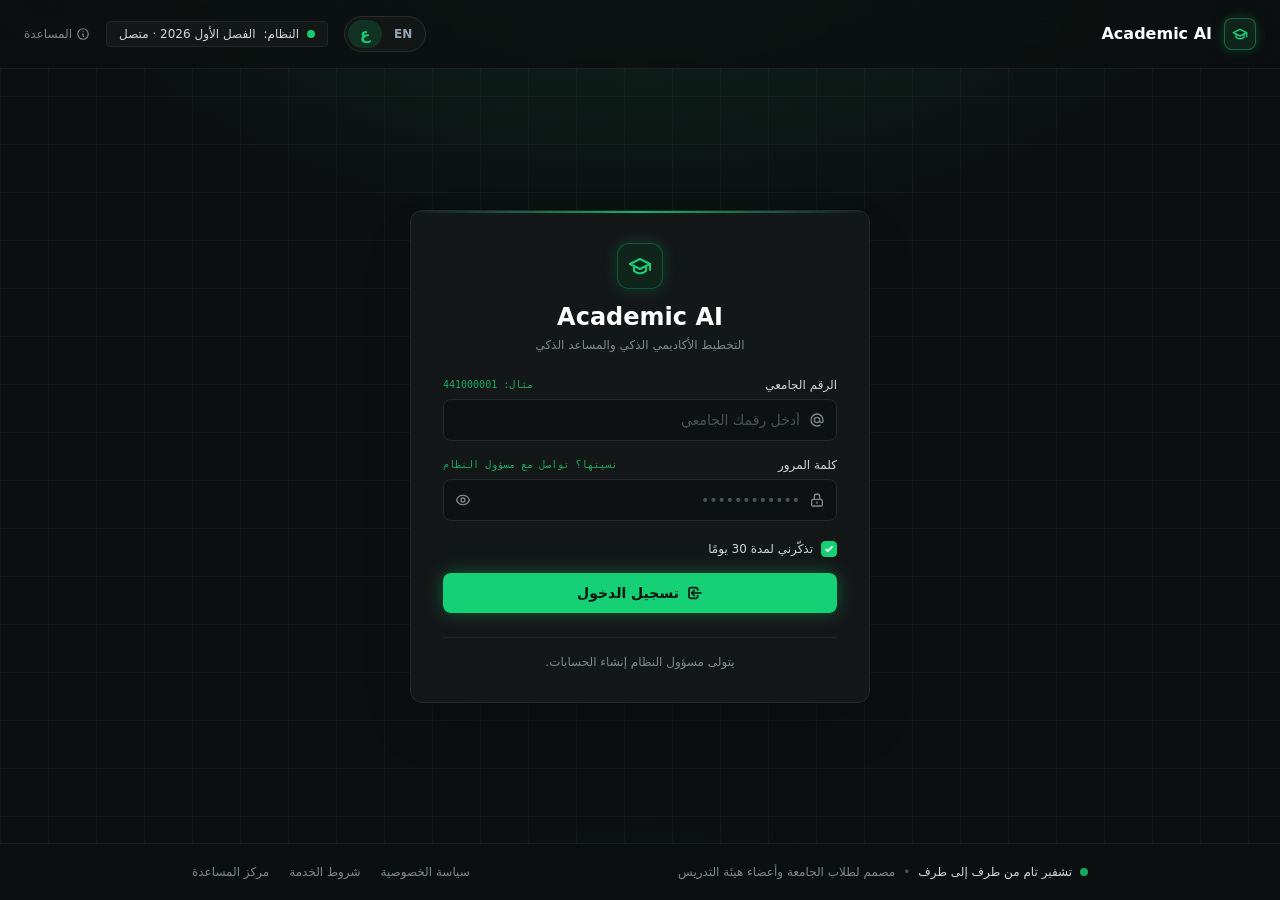
==== commit f52e06f9: "Arabic/English interface, sample academic records, quick-reply fix - Every page has an "EN | ع" swit" ====
--- a/frontend/admin-page/index.html
+++ b/frontend/admin-page/index.html
@@ -1,24 +1,26 @@
 <!DOCTYPE html>
-<html lang="en">
+<html>
 <head>
   <meta charset="UTF-8">
   <meta name="viewport" content="width=device-width, initial-scale=1.0">
-  <title>Academic AI - Admin Console</title>
+  <script src="../shared/i18n.js?v=1"></script>
+  <link rel="stylesheet" href="../shared/i18n.css?v=3">
+  <title data-i18n="admin.title">Academic AI - Admin Console</title>
 
   <!-- Google Fonts: Inter + JetBrains Mono -->
   <link rel="preconnect" href="https://fonts.googleapis.com">
   <link rel="preconnect" href="https://fonts.gstatic.com" crossorigin>
-  <link rel="stylesheet" href="https://fonts.googleapis.com/css2?family=Inter:wght@300;400;500;600;700;800&amp;family=JetBrains+Mono:wght@400;500;600&amp;display=swap">
+  <link rel="stylesheet" href="https://fonts.googleapis.com/css2?family=Inter:wght@300;400;500;600;700;800&amp;family=JetBrains+Mono:wght@400;500;600&amp;family=IBM+Plex+Sans+Arabic:wght@400;500;600;700&amp;display=swap">
 
   <!-- Styles -->
-  <link rel="stylesheet" href="style.css?v=3">
+  <link rel="stylesheet" href="style.css?v=5">
 </head>
 
 <body>
 
   <!-- ======================= Header ======================= -->
   <header class="header">
-    <a class="brand" href="index.html" aria-label="Academic AI admin console">
+    <a class="brand" href="index.html" data-i18n-aria-label="admin.brandLabel" aria-label="Academic AI admin console">
       <div class="brand__logo">
         <svg fill="none" stroke="currentColor" stroke-linecap="round" stroke-linejoin="round" stroke-width="2.2" viewBox="0 0 24 24">
           <path d="M22 10v6M2 10l10-5 10 5-10 5z"></path>
@@ -29,7 +31,7 @@
     </a>
 
     <div class="header__right">
-      <a class="nav-link" href="../chatbot-page/index.html?v=2">Open chatbot</a>
+      <a class="nav-link" href="../chatbot-page/index.html?v=2" data-i18n="admin.openChatbot">Open chatbot</a>
 
       <div class="user">
         <div class="user__avatar">AD</div>
@@ -37,7 +39,7 @@
           <div class="user__name">Administrator</div>
           <div class="user__id">admin</div>
         </div>
-        <button type="button" id="sign-out-btn" class="sign-out" title="Sign Out" aria-label="Sign Out">
+        <button type="button" id="sign-out-btn" class="sign-out" title="Sign Out" aria-label="Sign Out" data-i18n-title="common.signOut" data-i18n-aria-label="common.signOut">
           <svg fill="none" stroke="currentColor" stroke-width="1.8" viewBox="0 0 24 24">
             <path stroke-linecap="round" stroke-linejoin="round" d="M17 16l4-4m0 0l-4-4m4 4H7m6 4v1a3 3 0 01-3 3H6a3 3 0 01-3-3V7a3 3 0 013-3h4a3 3 0 013 3v1"></path>
           </svg>
@@ -48,11 +50,11 @@
 
   <!-- ======================= Main ======================= -->
   <main class="main">
-    <h1 class="page-title">Admin console</h1>
-
-    <div class="tabs" role="tablist" aria-label="Admin sections">
-      <button type="button" class="tab is-active" role="tab" id="tab-docs" aria-selected="true" aria-controls="panel-docs">Documents</button>
-      <button type="button" class="tab" role="tab" id="tab-accounts" aria-selected="false" aria-controls="panel-accounts" tabindex="-1">Accounts</button>
+    <h1 class="page-title" data-i18n="admin.pageTitle">Admin console</h1>
+
+    <div class="tabs" role="tablist" data-i18n-aria-label="admin.sections" aria-label="Admin sections">
+      <button type="button" class="tab is-active" role="tab" id="tab-docs" aria-selected="true" aria-controls="panel-docs" data-i18n="admin.tabDocs">Documents</button>
+      <button type="button" class="tab" role="tab" id="tab-accounts" aria-selected="false" aria-controls="panel-accounts" tabindex="-1" data-i18n="admin.tabAccounts">Accounts</button>
     </div>
 
     <!-- ---------- Documents ---------- -->
@@ -63,14 +65,14 @@
 
       <div class="toolbar">
         <div class="field field--grow">
-          <label class="sr-only" for="file-search">Search documents</label>
-          <input type="search" id="file-search" class="input" placeholder="Search by file name or folder" autocomplete="off" dir="auto">
+          <label class="sr-only" for="file-search" data-i18n="admin.searchDocs">Search documents</label>
+          <input type="search" id="file-search" class="input" placeholder="Search by file name or folder" data-i18n-placeholder="admin.searchDocsPh" autocomplete="off" dir="auto">
         </div>
         <div class="field">
-          <label class="sr-only" for="folder-filter">Folder</label>
+          <label class="sr-only" for="folder-filter" data-i18n="admin.folder">Folder</label>
           <select id="folder-filter" class="input"></select>
         </div>
-        <button type="button" id="add-doc-btn" class="btn btn--primary">Add document</button>
+        <button type="button" id="add-doc-btn" class="btn btn--primary" data-i18n="admin.addDocument">Add document</button>
       </div>
 
       <p id="file-count" class="meta"></p>
@@ -81,19 +83,19 @@
     <section class="panel" id="panel-accounts" role="tabpanel" aria-labelledby="tab-accounts" hidden>
       <div class="toolbar">
         <div class="field field--grow">
-          <label class="sr-only" for="user-search">Search accounts</label>
-          <input type="search" id="user-search" class="input" placeholder="Search by name or ID" autocomplete="off" dir="auto">
+          <label class="sr-only" for="user-search" data-i18n="admin.searchAccounts">Search accounts</label>
+          <input type="search" id="user-search" class="input" placeholder="Search by name or ID" data-i18n-placeholder="admin.searchAccountsPh" autocomplete="off" dir="auto">
         </div>
         <div class="field">
-          <label class="sr-only" for="role-filter">Role</label>
+          <label class="sr-only" for="role-filter" data-i18n="admin.role">Role</label>
           <select id="role-filter" class="input">
-            <option value="">All roles</option>
-            <option value="student">Students</option>
-            <option value="advisor">Advisors</option>
-            <option value="admin">Admins</option>
+            <option value="" data-i18n="admin.allRoles">All roles</option>
+            <option value="student" data-i18n="admin.students">Students</option>
+            <option value="advisor" data-i18n="admin.advisors">Advisors</option>
+            <option value="admin" data-i18n="admin.admins">Admins</option>
           </select>
         </div>
-        <button type="button" id="add-account-btn" class="btn btn--primary">Add account</button>
+        <button type="button" id="add-account-btn" class="btn btn--primary" data-i18n="admin.addAccount">Add account</button>
       </div>
 
       <p id="user-count" class="meta"></p>
@@ -105,9 +107,9 @@
   <footer class="footer">
     <div class="footer__trust">
       <span class="dot"></span>
-      <span>Admin console</span>
+      <span data-i18n="admin.pageTitle">Admin console</span>
       <span class="footer__separator">&bull;</span>
-      <span>Changes to documents take effect after the index is rebuilt</span>
+      <span data-i18n="admin.footerNote">Changes to documents take effect after the index is rebuilt</span>
     </div>
   </footer>
 
@@ -121,24 +123,24 @@
 
       <label class="drop" id="replace-drop" for="replace-file">
         <span class="drop__main" id="replace-drop-text">Choose the new file, or drop it here</span>
-        <span class="drop__hint">PDF, DOCX, TXT or MD, up to 50 MB</span>
+        <span class="drop__hint" data-i18n="admin.dropHint">PDF, DOCX, TXT or MD, up to 50 MB</span>
         <input type="file" id="replace-file" class="sr-only" accept=".pdf,.docx,.txt,.md">
       </label>
 
       <fieldset class="choice" id="replace-choice" disabled>
-        <legend>File name after replacing</legend>
+        <legend data-i18n="admin.nameAfter">File name after replacing</legend>
         <label class="radio"><input type="radio" name="keep_name" value="true" checked>
-          <span>Keep the current name (<code id="replace-keep" dir="auto">-</code>)</span></label>
+          <span><span data-i18n="admin.keepName">Keep the current name</span> (<code id="replace-keep" dir="auto">-</code>)</span></label>
         <label class="radio"><input type="radio" name="keep_name" value="false">
-          <span>Use the new file's name (<code id="replace-new" dir="auto">-</code>)</span></label>
+          <span><span data-i18n="admin.useNewName">Use the new file's name</span> (<code id="replace-new" dir="auto">-</code>)</span></label>
       </fieldset>
 
-      <p class="dialog__note">The new file takes this file's place in the same folder. The old version is kept in a backup.</p>
+      <p class="dialog__note" data-i18n="admin.replaceNote">The new file takes this file's place in the same folder. The old version is kept in a backup.</p>
       <p class="form-error" id="replace-error" role="alert" hidden></p>
 
       <div class="dialog__actions">
-        <button type="button" class="btn btn--ghost" data-close>Cancel</button>
-        <button type="submit" class="btn btn--primary" id="replace-submit" disabled>Replace file</button>
+        <button type="button" class="btn btn--ghost" data-close data-i18n="common.cancel">Cancel</button>
+        <button type="submit" class="btn btn--primary" id="replace-submit" disabled data-i18n="admin.replaceFile">Replace file</button>
       </div>
     </form>
   </dialog>
@@ -146,25 +148,25 @@
   <!-- Add a document -->
   <dialog id="add-dialog" class="dialog" aria-labelledby="add-title">
     <form id="add-form" class="dialog__form" novalidate>
-      <h2 class="dialog__title" id="add-title">Add document</h2>
-      <p class="dialog__sub">To update a file that already exists, close this and use Replace on its row instead.</p>
-
-      <div class="form-row">
-        <label for="add-folder">Folder</label>
+      <h2 class="dialog__title" id="add-title" data-i18n="admin.addDocument">Add document</h2>
+      <p class="dialog__sub" data-i18n="admin.addSub">To update a file that already exists, close this and use Replace on its row instead.</p>
+
+      <div class="form-row">
+        <label for="add-folder" data-i18n="admin.folder">Folder</label>
         <select id="add-folder" class="input"></select>
       </div>
 
       <label class="drop" id="add-drop" for="add-file">
         <span class="drop__main" id="add-drop-text">Choose a file, or drop it here</span>
-        <span class="drop__hint">PDF, DOCX, TXT or MD, up to 50 MB</span>
+        <span class="drop__hint" data-i18n="admin.dropHint">PDF, DOCX, TXT or MD, up to 50 MB</span>
         <input type="file" id="add-file" class="sr-only" accept=".pdf,.docx,.txt,.md">
       </label>
 
       <p class="form-error" id="add-error" role="alert" hidden></p>
 
       <div class="dialog__actions">
-        <button type="button" class="btn btn--ghost" data-close>Cancel</button>
-        <button type="submit" class="btn btn--primary" id="add-submit" disabled>Add document</button>
+        <button type="button" class="btn btn--ghost" data-close data-i18n="common.cancel">Cancel</button>
+        <button type="submit" class="btn btn--primary" id="add-submit" disabled data-i18n="admin.addDocument">Add document</button>
       </div>
     </form>
   </dialog>
@@ -176,7 +178,7 @@
       <div class="dialog__body" id="confirm-body"></div>
       <p class="form-error" id="confirm-error" role="alert" hidden></p>
       <div class="dialog__actions">
-        <button type="button" class="btn btn--ghost" data-close>Cancel</button>
+        <button type="button" class="btn btn--ghost" data-close data-i18n="common.cancel">Cancel</button>
         <button type="submit" class="btn btn--primary" id="confirm-submit">Confirm</button>
       </div>
     </form>
@@ -185,30 +187,30 @@
   <!-- Add account -->
   <dialog id="account-dialog" class="dialog" aria-labelledby="account-title">
     <form id="account-form" class="dialog__form" novalidate>
-      <h2 class="dialog__title" id="account-title">Add account</h2>
-
-      <div class="form-row">
-        <label for="account-name">Name</label>
+      <h2 class="dialog__title" id="account-title" data-i18n="admin.addAccount">Add account</h2>
+
+      <div class="form-row">
+        <label for="account-name" data-i18n="admin.name">Name</label>
         <input type="text" id="account-name" class="input" dir="auto" autocomplete="off" required>
       </div>
       <div class="form-row">
-        <label for="account-username">ID</label>
+        <label for="account-username" data-i18n="admin.id">ID</label>
         <input type="text" id="account-username" class="input input--mono" autocomplete="off" spellcheck="false" aria-describedby="account-username-hint" required>
-        <span class="hint" id="account-username-hint">3 to 60 characters: letters, digits, dot, dash, underscore or @.</span>
-      </div>
-      <div class="form-row">
-        <label for="account-role">Role</label>
+        <span class="hint" id="account-username-hint" data-i18n="admin.idHint">3 to 60 characters: letters, digits, dot, dash, underscore or @.</span>
+      </div>
+      <div class="form-row">
+        <label for="account-role" data-i18n="admin.role">Role</label>
         <select id="account-role" class="input">
-          <option value="student">Student</option>
-          <option value="advisor">Advisor</option>
+          <option value="student" data-i18n="role.student">Student</option>
+          <option value="advisor" data-i18n="role.advisor">Advisor</option>
         </select>
       </div>
 
       <p class="form-error" id="account-error" role="alert" hidden></p>
 
       <div class="dialog__actions">
-        <button type="button" class="btn btn--ghost" data-close>Cancel</button>
-        <button type="submit" class="btn btn--primary" id="account-submit">Create account</button>
+        <button type="button" class="btn btn--ghost" data-close data-i18n="common.cancel">Cancel</button>
+        <button type="submit" class="btn btn--primary" id="account-submit" data-i18n="admin.createAccount">Create account</button>
       </div>
     </form>
   </dialog>
@@ -233,11 +235,11 @@
               <polyline points="7 10 12 15 17 10"></polyline>
               <line x1="12" y1="15" x2="12" y2="3"></line>
             </svg>
-            Download
+            <span data-i18n="admin.download">Download</span>
           </a>
-          <button type="button" class="btn btn--outline" id="preview-replace">Replace</button>
-          <button type="button" class="btn btn--ghost viewer__remove" id="preview-remove">Remove</button>
-          <button type="button" class="viewer__close" data-close aria-label="Close viewer">
+          <button type="button" class="btn btn--outline" id="preview-replace" data-i18n="admin.replace">Replace</button>
+          <button type="button" class="btn btn--ghost viewer__remove" id="preview-remove" data-i18n="admin.remove">Remove</button>
+          <button type="button" class="viewer__close" data-close aria-label="Close viewer" data-i18n-aria-label="admin.closeViewer">
             <svg fill="none" stroke="currentColor" stroke-width="2" stroke-linecap="round" viewBox="0 0 24 24" aria-hidden="true">
               <line x1="18" y1="6" x2="6" y2="18"></line>
               <line x1="6" y1="6" x2="18" y2="18"></line>
@@ -249,9 +251,9 @@
       <div class="viewer__body" id="preview-body"></div>
 
       <footer class="viewer__foot">
-        <button type="button" class="btn btn--ghost" id="preview-prev">Previous file</button>
+        <button type="button" class="btn btn--ghost" id="preview-prev" data-i18n="admin.prevFile">Previous file</button>
         <span class="viewer__pos" id="preview-pos"></span>
-        <button type="button" class="btn btn--ghost" id="preview-next">Next file</button>
+        <button type="button" class="btn btn--ghost" id="preview-next" data-i18n="admin.nextFile">Next file</button>
       </footer>
     </div>
   </dialog>
@@ -265,9 +267,9 @@
         <code id="secret-value" class="secret__value"></code>
         <button type="button" class="btn btn--outline" id="secret-copy">Copy</button>
       </div>
-      <p class="dialog__note">The person must change this password the first time they sign in. It won't be shown again, so copy it now.</p>
-      <div class="dialog__actions">
-        <button type="button" class="btn btn--primary" data-close>Done</button>
+      <p class="dialog__note" data-i18n="admin.secretNote">The person must change this password the first time they sign in. It won't be shown again, so copy it now.</p>
+      <div class="dialog__actions">
+        <button type="button" class="btn btn--primary" data-close data-i18n="admin.done">Done</button>
       </div>
     </div>
   </dialog>
@@ -276,7 +278,8 @@
   <div class="toasts" id="toasts" aria-live="polite"></div>
 
   <!-- Scripts -->
-  <script src="../shared/auth.js?v=2"></script>
-  <script src="script.js?v=3"></script>
+  <script src="../shared/auth.js?v=3"></script>
+  <script src="strings.js?v=1"></script>
+  <script src="script.js?v=4"></script>
 </body>
 </html>
--- a/frontend/shared/i18n.css
+++ b/frontend/shared/i18n.css
@@ -0,0 +1,80 @@
+/* ==========================================================
+   Academic AI - Language switch and shared RTL rules
+   ========================================================== */
+
+/* Latin text keeps Inter; Arabic letters fall through to Plex Arabic. */
+html[lang="ar"] body,
+html[lang="ar"] button,
+html[lang="ar"] input,
+html[lang="ar"] textarea,
+html[lang="ar"] select {
+  font-family: 'Inter', 'IBM Plex Sans Arabic', system-ui, -apple-system, 'Segoe UI', sans-serif;
+}
+
+/* No flash of the other language before the first translation pass. */
+.i18n-pending [data-i18n],
+.i18n-pending [data-i18n-html] {
+  visibility: hidden;
+}
+
+/* Icons that point a direction (chevrons, arrows, send) mirror in Arabic. */
+[dir="rtl"] .flip-rtl {
+  transform: scaleX(-1);
+}
+
+/* ---------- EN | ع switch ---------- */
+.lang-switch {
+  display: inline-flex;
+  align-items: center;
+  flex-shrink: 0;
+  padding: 3px;
+  gap: 2px;
+  border-radius: 9999px;
+  border: 1px solid #2a2e30;
+  background-color: rgba(21, 25, 26, 0.8);
+}
+
+.lang-switch__btn {
+  min-width: 34px;
+  height: 28px;
+  padding: 0 10px;
+  border: none;
+  border-radius: 9999px;
+  background: none;
+  color: #94a3b8;
+  font: 600 12px/1 'Inter', 'IBM Plex Sans Arabic', system-ui, sans-serif;
+  cursor: pointer;
+  transition: background-color 0.15s ease, color 0.15s ease;
+}
+
+.lang-switch__btn[lang="ar"] {
+  font-size: 15px;
+}
+
+.lang-switch__btn:hover {
+  color: #ffffff;
+}
+
+.lang-switch__btn.is-active {
+  background-color: rgba(22, 208, 118, 0.15);
+  color: #16d076;
+}
+
+.lang-switch__btn:focus-visible {
+  outline: 2px solid #16d076;
+  outline-offset: 1px;
+}
+
+@media (max-width: 480px) {
+  .lang-switch__btn { min-width: 30px; padding: 0 8px; height: 26px; }
+}
+
+/* Letter-spacing pulls joined Arabic letters apart; uppercase has no meaning there. */
+html[lang="ar"] body * {
+  letter-spacing: normal !important;
+}
+
+/* E-mail, phone and ID fields stay left-to-right, aligned with the Arabic layout. */
+[dir="rtl"] input[dir="ltr"] {
+  text-align: right;
+}
--- a/frontend/admin-page/style.css
+++ b/frontend/admin-page/style.css
@@ -43,7 +43,7 @@
   --warn-30: rgba(251, 191, 36, 0.3);
 
   --font: 'Inter', sans-serif;
-  --font-mono: 'JetBrains Mono', monospace;
+  --font-mono: 'JetBrains Mono', 'IBM Plex Sans Arabic', monospace;
   --transition: 0.2s ease;
 }
 
@@ -171,8 +171,8 @@
   display: flex;
   align-items: center;
   gap: 12px;
-  padding-left: 12px;
-  border-left: 1px solid var(--border);
+  padding-inline-start: 12px;
+  border-inline-start: 1px solid var(--border);
 }
 
 .user__avatar {
@@ -189,7 +189,7 @@
   color: var(--primary);
 }
 
-.user__info { display: none; text-align: left; }
+.user__info { display: none; text-align: start; }
 
 .user__name { font-size: 12px; line-height: 1; font-weight: 500; color: var(--white); }
 
@@ -201,7 +201,7 @@
 }
 
 .sign-out {
-  margin-left: 8px;
+  margin-inline-start: 8px;
   padding: 4px;
   border-radius: 6px;
   color: var(--gray-400);
@@ -318,6 +318,14 @@
 .input--mono { font-family: var(--font-mono); }
 select.input { cursor: pointer; }
 
+/* Role dropdown inside the accounts table */
+.input--role {
+  width: auto;
+  min-width: 108px;
+  padding: 4px 8px;
+  font-size: 12px;
+}
+
 /* ---------- Toolbar ---------- */
 .toolbar {
   display: flex;
@@ -380,7 +388,8 @@
 .progress::before {
   content: '';
   position: absolute;
-  inset: 0 auto 0 0;
+  inset-block: 0;
+  inset-inline-start: 0;
   width: 35%;
   border-radius: 9999px;
   background-color: var(--primary);
@@ -429,7 +438,7 @@
   padding: 10px 14px;
   border-radius: 10px;
   background-color: var(--card);
-  text-align: left;
+  text-align: start;
   font-size: 13px;
   font-weight: 600;
   color: var(--white);
@@ -445,6 +454,8 @@
 }
 
 .group.is-open .group__chev { transform: rotate(90deg); }
+[dir="rtl"] .group__chev { transform: scaleX(-1); }
+[dir="rtl"] .group.is-open .group__chev { transform: rotate(90deg); }
 
 .group__path { flex: 1; min-width: 0; overflow-wrap: anywhere; }
 
@@ -520,7 +531,7 @@
   padding: 10px 14px;
   border-bottom: 1px solid var(--border);
   background-color: var(--card);
-  text-align: left;
+  text-align: start;
   font-size: 12px;
   font-weight: 500;
   color: var(--gray-400);
@@ -537,8 +548,8 @@
 .cell-name { font-weight: 500; color: var(--white); }
 .cell-mono { font-family: var(--font-mono); font-size: 12px; color: var(--gray-300); }
 .cell-muted { font-size: 12px; color: var(--gray-400); }
-.cell-actions { text-align: right; white-space: nowrap; }
-.you { margin-left: 6px; font-size: 11px; color: var(--gray-400); }
+.cell-actions { text-align: end; white-space: nowrap; }
+.you { margin-inline-start: 6px; font-size: 11px; color: var(--gray-400); }
 
 /* ---------- Empty / loading ---------- */
 .state {
@@ -707,9 +718,9 @@
 
 @media (max-width: 720px) {
   .dialog--viewer { width: 100vw; height: 100vh; max-width: 100vw; max-height: 100vh; border-radius: 0; }
-  .viewer__head { flex-direction: column; padding: 12px 52px 12px 16px; }
+  .viewer__head { flex-direction: column; padding: 12px 16px; padding-inline-end: 52px; }
   .viewer__actions { flex-wrap: wrap; }
-  .viewer__close { position: absolute; top: 8px; right: 8px; }
+  .viewer__close { position: absolute; top: 8px; inset-inline-end: 8px; }
   .viewer__text { padding: 16px; }
 }
 
@@ -797,7 +808,7 @@
    ========================================================== */
 .toasts {
   position: fixed;
-  right: 16px;
+  inset-inline-end: 16px;
   bottom: 16px;
   z-index: 100;
   display: flex;
@@ -847,6 +858,11 @@
   0% { transform: translateX(-100%); }
   100% { transform: translateX(300%); }
 }
+@keyframes slide-rtl {
+  0% { transform: translateX(100%); }
+  100% { transform: translateX(-300%); }
+}
+[dir="rtl"] .progress::before { animation-name: slide-rtl; }
 
 @media (prefers-reduced-motion: reduce) {
   *, *::before, *::after {
@@ -881,7 +897,7 @@
 
   .row__meta { display: flex; flex-wrap: wrap; align-items: center; gap: 4px 12px; grid-column: 1 / -1; }
   .row__name { grid-column: 1 / -1; }
-  .row__actions { grid-column: 1 / -1; justify-content: flex-start; margin-left: -8px; }
+  .row__actions { grid-column: 1 / -1; justify-content: flex-start; margin-inline-start: -8px; }
 
   .table thead {
     position: absolute;
@@ -905,7 +921,7 @@
     gap: 12px;
     padding: 3px 0;
     border: 0;
-    text-align: right;
+    text-align: end;
   }
 
   .table td::before {
@@ -913,7 +929,7 @@
     flex-shrink: 0;
     font-size: 12px;
     color: var(--gray-400);
-    text-align: left;
+    text-align: start;
   }
 
   .table td.cell-actions { justify-content: flex-start; padding-top: 6px; }
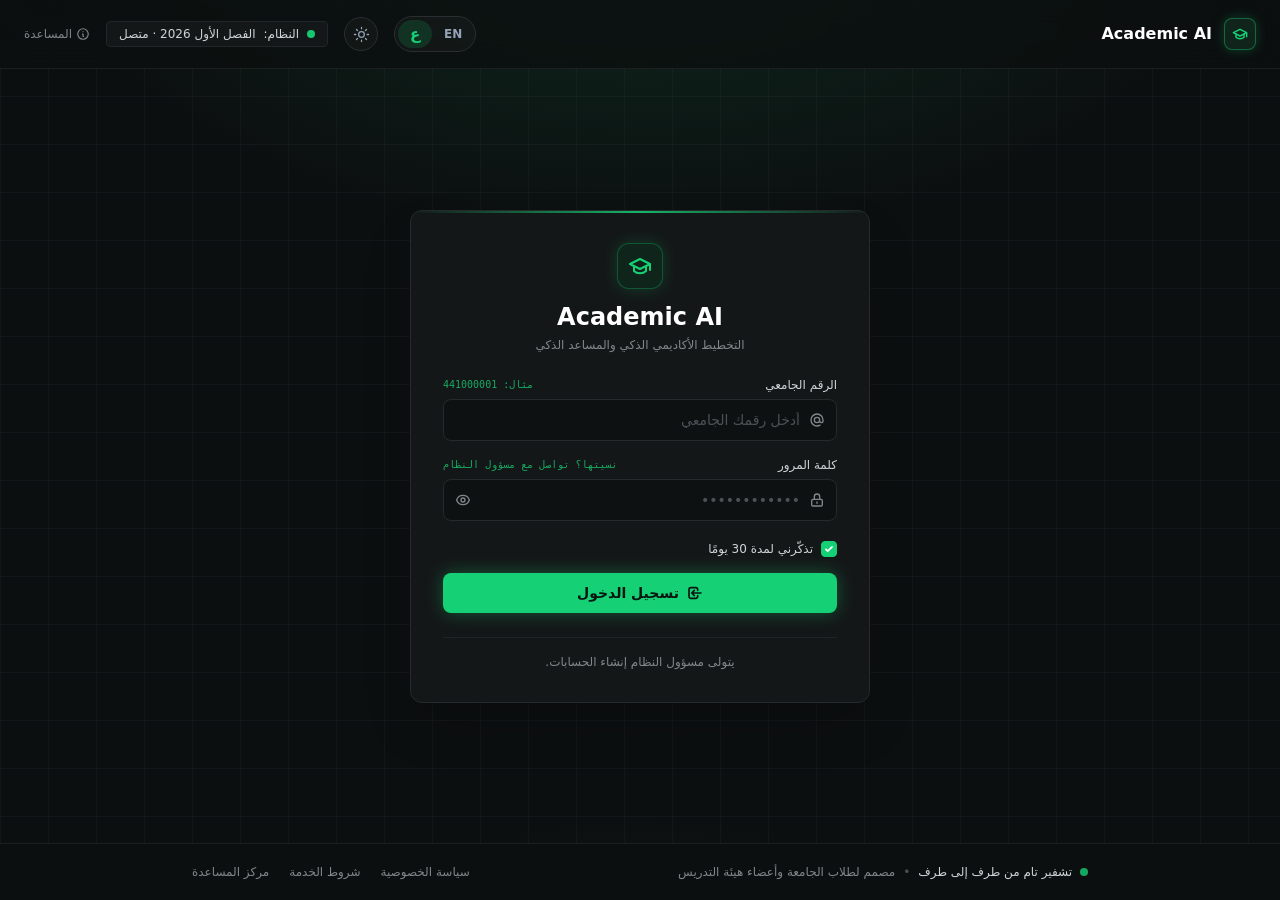
==== commit 17c3f9ff: "Add dark/light mode with a switch on every page - A sun/moon button next to the EN | ع switch toggle" ====
--- a/frontend/admin-page/index.html
+++ b/frontend/admin-page/index.html
@@ -3,8 +3,8 @@
 <head>
   <meta charset="UTF-8">
   <meta name="viewport" content="width=device-width, initial-scale=1.0">
-  <script src="../shared/i18n.js?v=1"></script>
-  <link rel="stylesheet" href="../shared/i18n.css?v=3">
+  <script src="../shared/i18n.js?v=2"></script>
+  <link rel="stylesheet" href="../shared/i18n.css?v=5">
   <title data-i18n="admin.title">Academic AI - Admin Console</title>
 
   <!-- Google Fonts: Inter + JetBrains Mono -->
@@ -13,7 +13,7 @@
   <link rel="stylesheet" href="https://fonts.googleapis.com/css2?family=Inter:wght@300;400;500;600;700;800&amp;family=JetBrains+Mono:wght@400;500;600&amp;family=IBM+Plex+Sans+Arabic:wght@400;500;600;700&amp;display=swap">
 
   <!-- Styles -->
-  <link rel="stylesheet" href="style.css?v=5">
+  <link rel="stylesheet" href="style.css?v=8">
 </head>
 
 <body>
--- a/frontend/shared/i18n.css
+++ b/frontend/shared/i18n.css
@@ -78,3 +78,44 @@
 [dir="rtl"] input[dir="ltr"] {
   text-align: right;
 }
+
+/* ---------- theme button (sun / moon) ---------- */
+.theme-toggle {
+  display: inline-flex;
+  align-items: center;
+  justify-content: center;
+  flex-shrink: 0;
+  width: 34px;
+  height: 34px;
+  padding: 0;
+  border-radius: 9999px;
+  border: 1px solid #2a2e30;
+  background-color: rgba(21, 25, 26, 0.8);
+  color: #94a3b8;
+  cursor: pointer;
+  transition: color 0.15s ease, border-color 0.15s ease;
+}
+.theme-toggle svg { width: 17px; height: 17px; }
+.theme-toggle:hover { color: #16d076; border-color: rgba(22, 208, 118, 0.4); }
+.theme-toggle:focus-visible { outline: 2px solid #16d076; outline-offset: 2px; }
+
+@media (max-width: 480px) {
+  .theme-toggle { width: 30px; height: 30px; }
+}
+
+/* ---------- shared controls in light mode ---------- */
+[data-theme="light"] .lang-switch,
+[data-theme="light"] .theme-toggle {
+  border-color: #D3DCD6;
+  background-color: #FFFFFF;
+}
+[data-theme="light"] .lang-switch__btn,
+[data-theme="light"] .theme-toggle { color: #55655D; }
+[data-theme="light"] .lang-switch__btn:hover { color: #102019; }
+[data-theme="light"] .lang-switch__btn.is-active {
+  background-color: rgba(14, 143, 81, 0.12);
+  color: #07613A;
+}
+[data-theme="light"] .theme-toggle:hover { color: #07613A; border-color: rgba(14, 143, 81, 0.4); }
+[data-theme="light"] .lang-switch__btn:focus-visible,
+[data-theme="light"] .theme-toggle:focus-visible { outline-color: #07613A; }
--- a/frontend/admin-page/style.css
+++ b/frontend/admin-page/style.css
@@ -935,3 +935,68 @@
   .table td.cell-actions { justify-content: flex-start; padding-top: 6px; }
   .table td.cell-actions::before { display: none; }
 }
+
+/* ---------- Light theme ---------- */
+:root[data-theme="light"] {
+  --primary: #07613A;
+  --primary-light: #0A6E42;
+  --primary-10: rgba(14, 143, 81, 0.1);
+  --primary-20: rgba(14, 143, 81, 0.2);
+  --primary-25: rgba(14, 143, 81, 0.15);
+  --primary-30: rgba(14, 143, 81, 0.3);
+  --primary-40: rgba(14, 143, 81, 0.4);
+  --primary-45: rgba(14, 143, 81, 0.45);
+
+  --emerald: #0A6E42;
+  --emerald-10: rgba(14, 143, 81, 0.1);
+  --emerald-20: rgba(14, 143, 81, 0.2);
+
+  --bg: #f2f5f3;
+  --surface-dim-70: rgba(242, 245, 243, 0.85);
+  --card: #ffffff;
+  --card-90: rgba(255, 255, 255, 0.9);
+  --card-80: rgba(255, 255, 255, 0.8);
+  --card-60: rgba(255, 255, 255, 0.85);
+  --logo-bg: #e3f5ec;
+
+  --border: #d3dcd6;
+  --border-40: rgba(211, 220, 214, 0.7);
+  --border-60: #e1e7e3;
+
+  --white: #102019;
+  --black: #06140d;
+  --gray-200: #1e2b24;
+  --gray-300: #3a4a42;
+  --gray-400: #55655d;
+  --gray-600: #7f8f87;
+  --danger: #b42318;
+  --danger-10: rgba(220, 38, 38, 0.1);
+  --danger-30: rgba(220, 38, 38, 0.3);
+  --warn: #9a6100;
+  --warn-10: rgba(217, 119, 6, 0.12);
+  --warn-30: rgba(217, 119, 6, 0.35);
+}
+
+/* Bright green fills keep dark text */
+[data-theme="light"] ::selection { background-color: #16d076; color: #06140d; }
+[data-theme="light"] .btn--primary { background-color: #16d076; color: #06140d; }
+[data-theme="light"] .btn--primary:not(:disabled):hover { background-color: #3ae395; }
+[data-theme="light"] .progress::before { background-color: #16d076; }
+[data-theme="light"] .dot { background-color: #16d076; }
+[data-theme="light"] .btn--danger { background-color: #b42318; color: #ffffff; }
+[data-theme="light"] .btn--danger:not(:disabled):hover { background-color: #912018; }
+
+/* Literal colours */
+[data-theme="light"] .row:hover { background-color: rgba(16, 32, 25, 0.04); }
+[data-theme="light"] .badge--docx { color: #1d4ed8; border-color: rgba(29, 78, 216, 0.3); }
+[data-theme="light"] .dialog { box-shadow: 0 1px 2px rgba(16, 32, 25, 0.06), 0 8px 24px rgba(16, 32, 25, 0.08); }
+[data-theme="light"] .dialog::backdrop { background-color: rgba(16, 32, 25, 0.25); }
+[data-theme="light"] .toast { box-shadow: 0 1px 2px rgba(16, 32, 25, 0.06), 0 8px 24px rgba(16, 32, 25, 0.08); }
+[data-theme="light"] .brand__logo { box-shadow: none; }
+
+/* Phones: tighter header so the language and theme buttons fit. */
+@media (max-width: 480px) {
+  .header { padding-inline: 12px; }
+  .header__left, .header__right { gap: 8px; }
+  .brand__name { display: none; }
+}
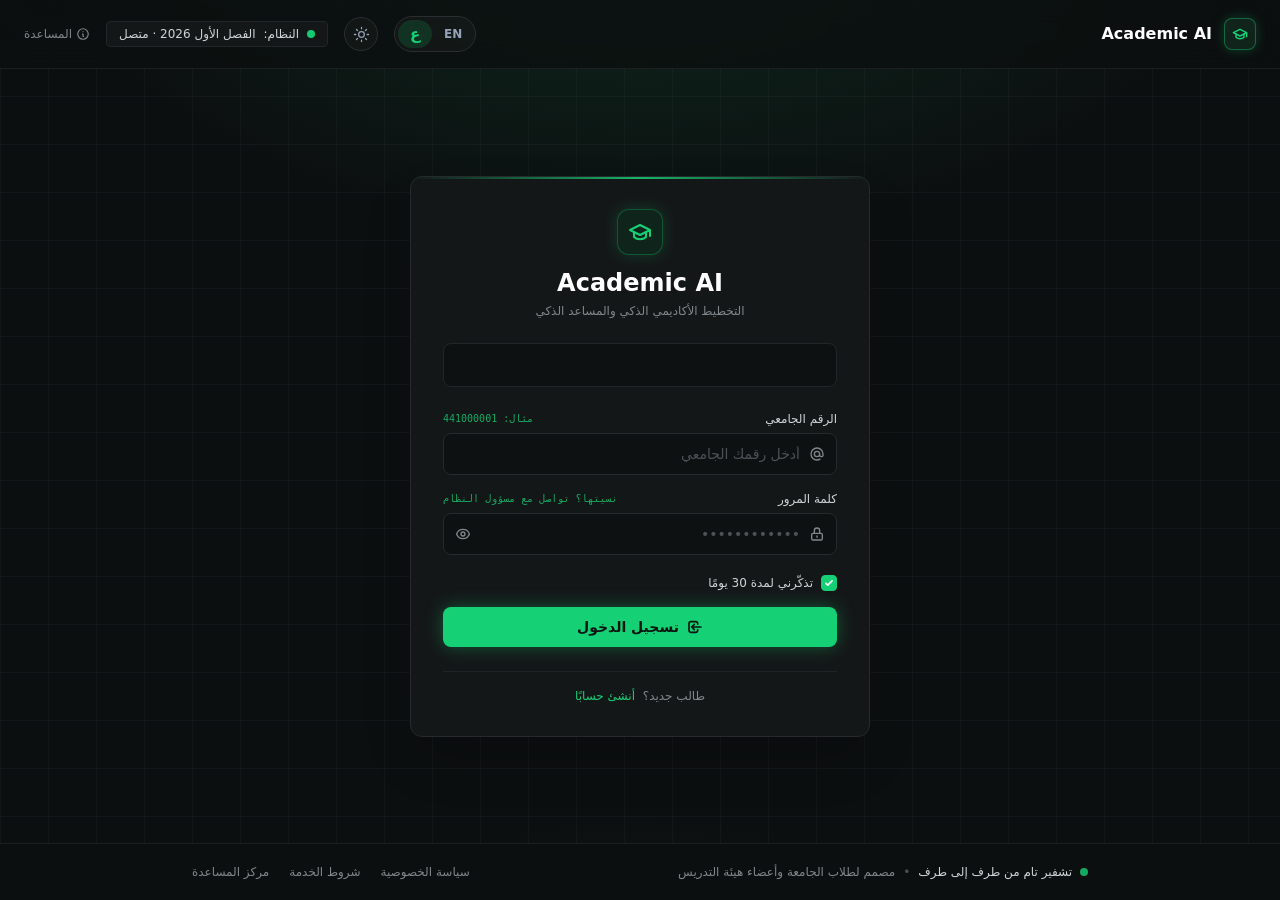
==== commit d9debb7a: "Sign-up, admin course Excel file, more sections, clearer schedule problems Sign-in page - New "Creat" ====
--- a/frontend/admin-page/index.html
+++ b/frontend/admin-page/index.html
@@ -13,7 +13,7 @@
   <link rel="stylesheet" href="https://fonts.googleapis.com/css2?family=Inter:wght@300;400;500;600;700;800&amp;family=JetBrains+Mono:wght@400;500;600&amp;family=IBM+Plex+Sans+Arabic:wght@400;500;600;700&amp;display=swap">
 
   <!-- Styles -->
-  <link rel="stylesheet" href="style.css?v=8">
+  <link rel="stylesheet" href="style.css?v=9">
 </head>
 
 <body>
@@ -55,6 +55,7 @@
     <div class="tabs" role="tablist" data-i18n-aria-label="admin.sections" aria-label="Admin sections">
       <button type="button" class="tab is-active" role="tab" id="tab-docs" aria-selected="true" aria-controls="panel-docs" data-i18n="admin.tabDocs">Documents</button>
       <button type="button" class="tab" role="tab" id="tab-accounts" aria-selected="false" aria-controls="panel-accounts" tabindex="-1" data-i18n="admin.tabAccounts">Accounts</button>
+      <button type="button" class="tab" role="tab" id="tab-courses" aria-selected="false" aria-controls="panel-courses" tabindex="-1" data-i18n="admin.tabCourses">Course schedule</button>
     </div>
 
     <!-- ---------- Documents ---------- -->
@@ -100,6 +101,40 @@
 
       <p id="user-count" class="meta"></p>
       <div id="user-list"></div>
+    </section>
+
+    <!-- ---------- Course schedule (Excel) ---------- -->
+    <section class="panel" id="panel-courses" role="tabpanel" aria-labelledby="tab-courses" hidden>
+      <div class="index-bar courses-intro">
+        <div class="courses-intro__text">
+          <strong class="index-bar__title" data-i18n="admin.coursesTitle">Courses, sections and seats</strong>
+          <p data-i18n="admin.coursesHelp">The schedule page takes its courses, times, instructors, CRNs and seats from this data. Download it as Excel, edit it, then upload it back. To close a section, make its taken seats equal to its seat count.</p>
+          <p class="meta" id="courses-source"></p>
+        </div>
+      </div>
+
+      <div class="toolbar">
+        <div class="field field--grow">
+          <label class="sr-only" for="course-search" data-i18n="admin.searchCourses">Search courses</label>
+          <input type="search" id="course-search" class="input" placeholder="Search by code, name, CRN or instructor" data-i18n-placeholder="admin.searchCoursesPh" autocomplete="off" dir="auto">
+        </div>
+        <div class="field">
+          <label class="sr-only" for="seat-filter" data-i18n="admin.seats">Seats</label>
+          <select id="seat-filter" class="input">
+            <option value="" data-i18n="admin.allSections">All sections</option>
+            <option value="open" data-i18n="admin.openSections">Open sections</option>
+            <option value="closed" data-i18n="admin.closedSections">Full (closed) sections</option>
+          </select>
+        </div>
+        <a class="btn btn--outline" id="courses-download" href="/api/admin/courses/excel" download data-i18n="admin.downloadExcel">Download Excel</a>
+        <button type="button" class="btn btn--primary" id="courses-upload-btn" data-i18n="admin.uploadExcel">Upload Excel</button>
+        <input type="file" id="courses-file" class="sr-only" accept=".xlsx,application/vnd.openxmlformats-officedocument.spreadsheetml.sheet" tabindex="-1" aria-hidden="true">
+        <button type="button" class="btn btn--outline" id="courses-reset" data-i18n="admin.resetCourses">Restore built-in data</button>
+      </div>
+
+      <div id="courses-problems" class="problems" role="alert" hidden></div>
+      <p id="course-count" class="meta"></p>
+      <div id="course-list"></div>
     </section>
   </main>
 
@@ -279,7 +314,7 @@
 
   <!-- Scripts -->
   <script src="../shared/auth.js?v=3"></script>
-  <script src="strings.js?v=1"></script>
-  <script src="script.js?v=4"></script>
+  <script src="strings.js?v=2"></script>
+  <script src="script.js?v=5"></script>
 </body>
 </html>
--- a/frontend/admin-page/style.css
+++ b/frontend/admin-page/style.css
@@ -565,6 +565,36 @@
 .state--error { border-color: var(--danger-30); color: var(--danger); }
 
 /* ==========================================================
+   Course schedule (Excel)
+   ========================================================== */
+.courses-intro { align-items: flex-start; }
+.courses-intro__text { display: grid; gap: 4px; }
+.courses-intro__text p { margin: 0; line-height: 1.6; }
+.courses-intro__text .meta { margin: 2px 0 0; }
+
+a.btn { display: inline-flex; align-items: center; text-decoration: none; }
+
+.problems {
+  margin-bottom: 12px;
+  padding: 12px 14px;
+  border-radius: 10px;
+  border: 1px solid var(--danger-30);
+  background-color: var(--danger-10);
+  font-size: 13px;
+  color: var(--gray-200);
+}
+.problems[hidden] { display: none; }
+.problems__title { margin: 0 0 8px; font-weight: 600; color: var(--danger); }
+.problems__list { margin: 0; padding: 0; list-style: none; display: grid; gap: 4px; max-height: 260px; overflow: auto; }
+.problems__list li { display: flex; flex-wrap: wrap; gap: 4px 10px; line-height: 1.5; }
+.problems__row { flex-shrink: 0; font-family: var(--font-mono); font-size: 12px; color: var(--danger); }
+.problems__value { font-family: var(--font-mono); font-size: 12px; color: var(--gray-400); }
+
+.cell-times { font-size: 12px; color: var(--gray-300); line-height: 1.6; white-space: nowrap; }
+.seats { font-family: var(--font-mono); font-size: 12px; white-space: nowrap; }
+tr.is-full td { background-color: var(--danger-10); }
+
+/* ==========================================================
    Dialogs
    ========================================================== */
 .dialog {
